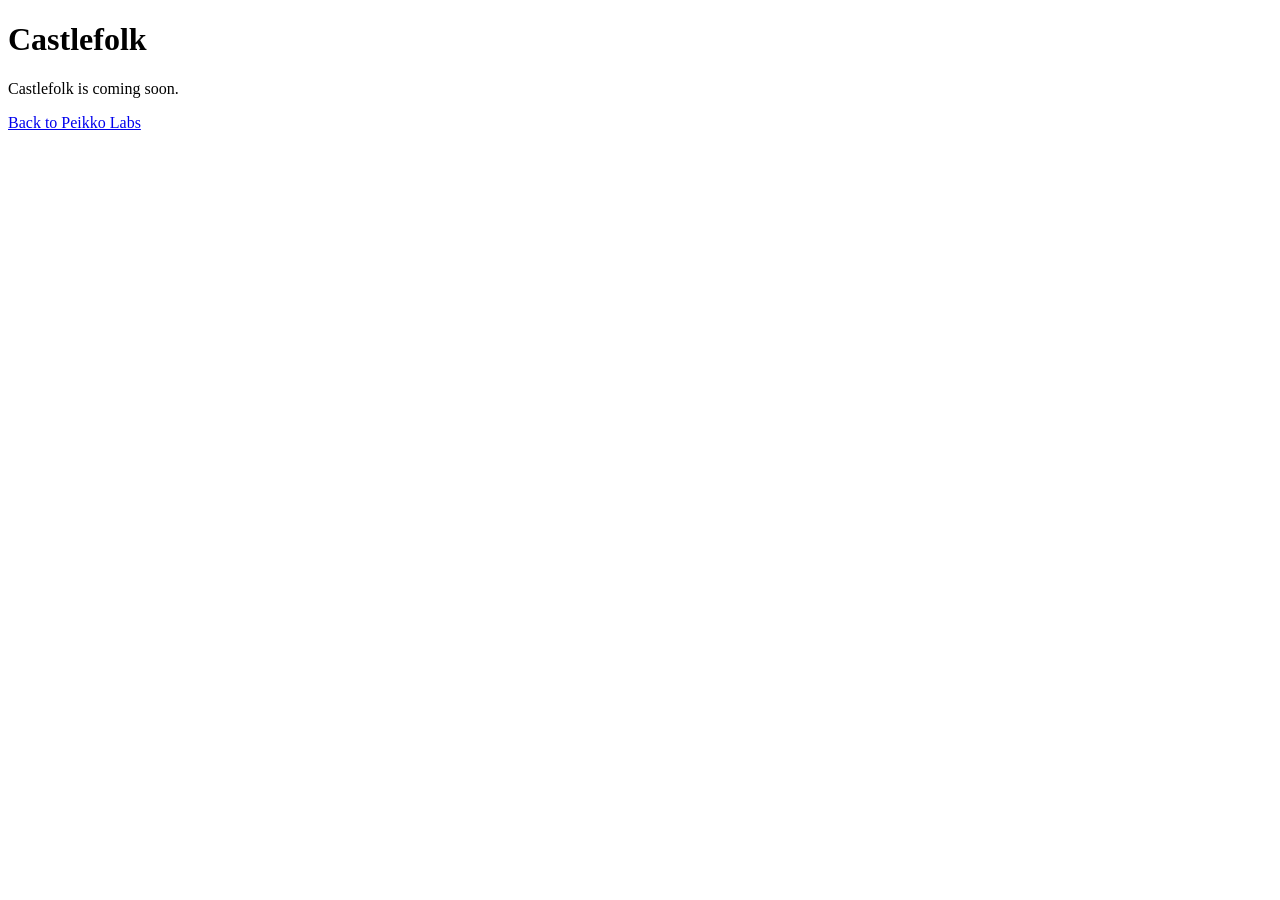
==== castlefolk/index.html @ 7f0c2ec2 "Initial commit" ====
<!doctype html>
<html lang="en">
<head>
  <meta charset="utf-8">
  <meta name="viewport" content="width=device-width, initial-scale=1">
  <title>Castlefolk | Peikko Labs</title>
</head>
<body>
  <main>
    <h1>Castlefolk</h1>
    <p>Castlefolk is coming soon.</p>
    <p><a href="../">Back to Peikko Labs</a></p>
  </main>
</body>
</html>
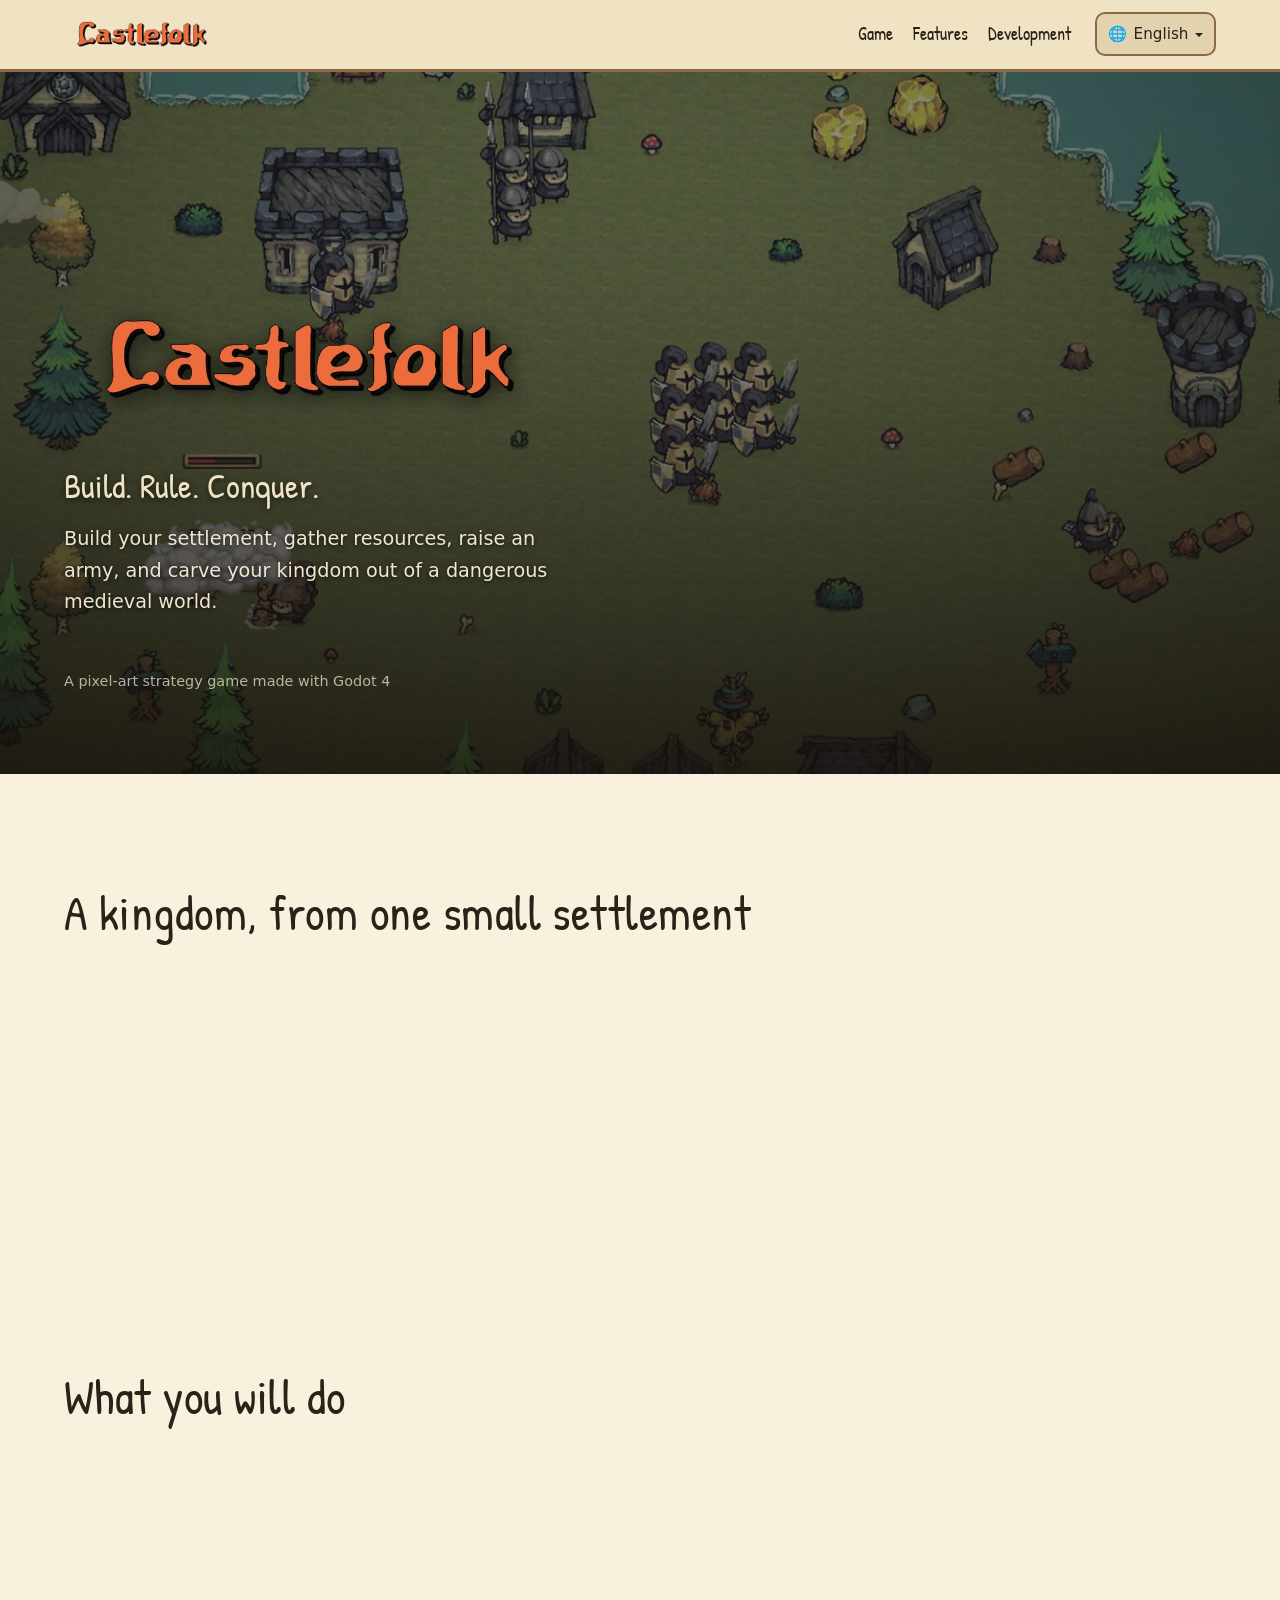
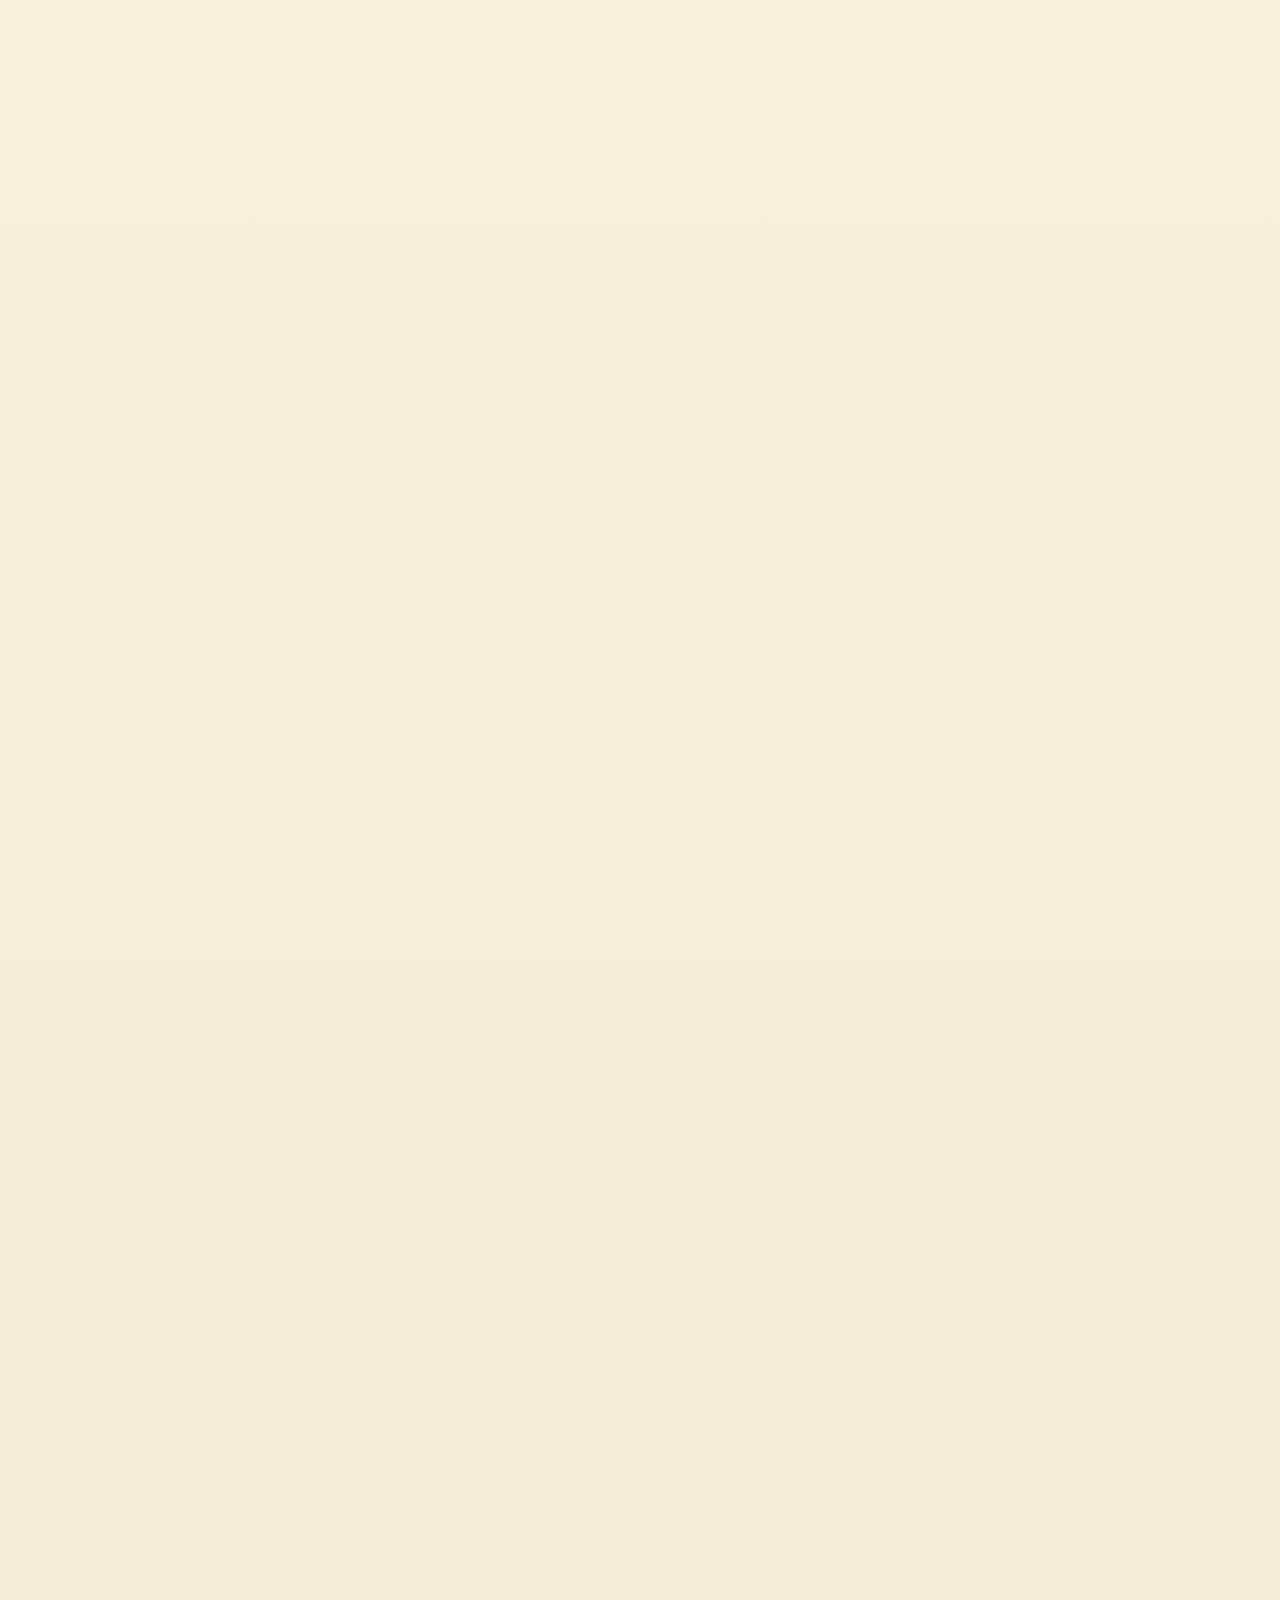
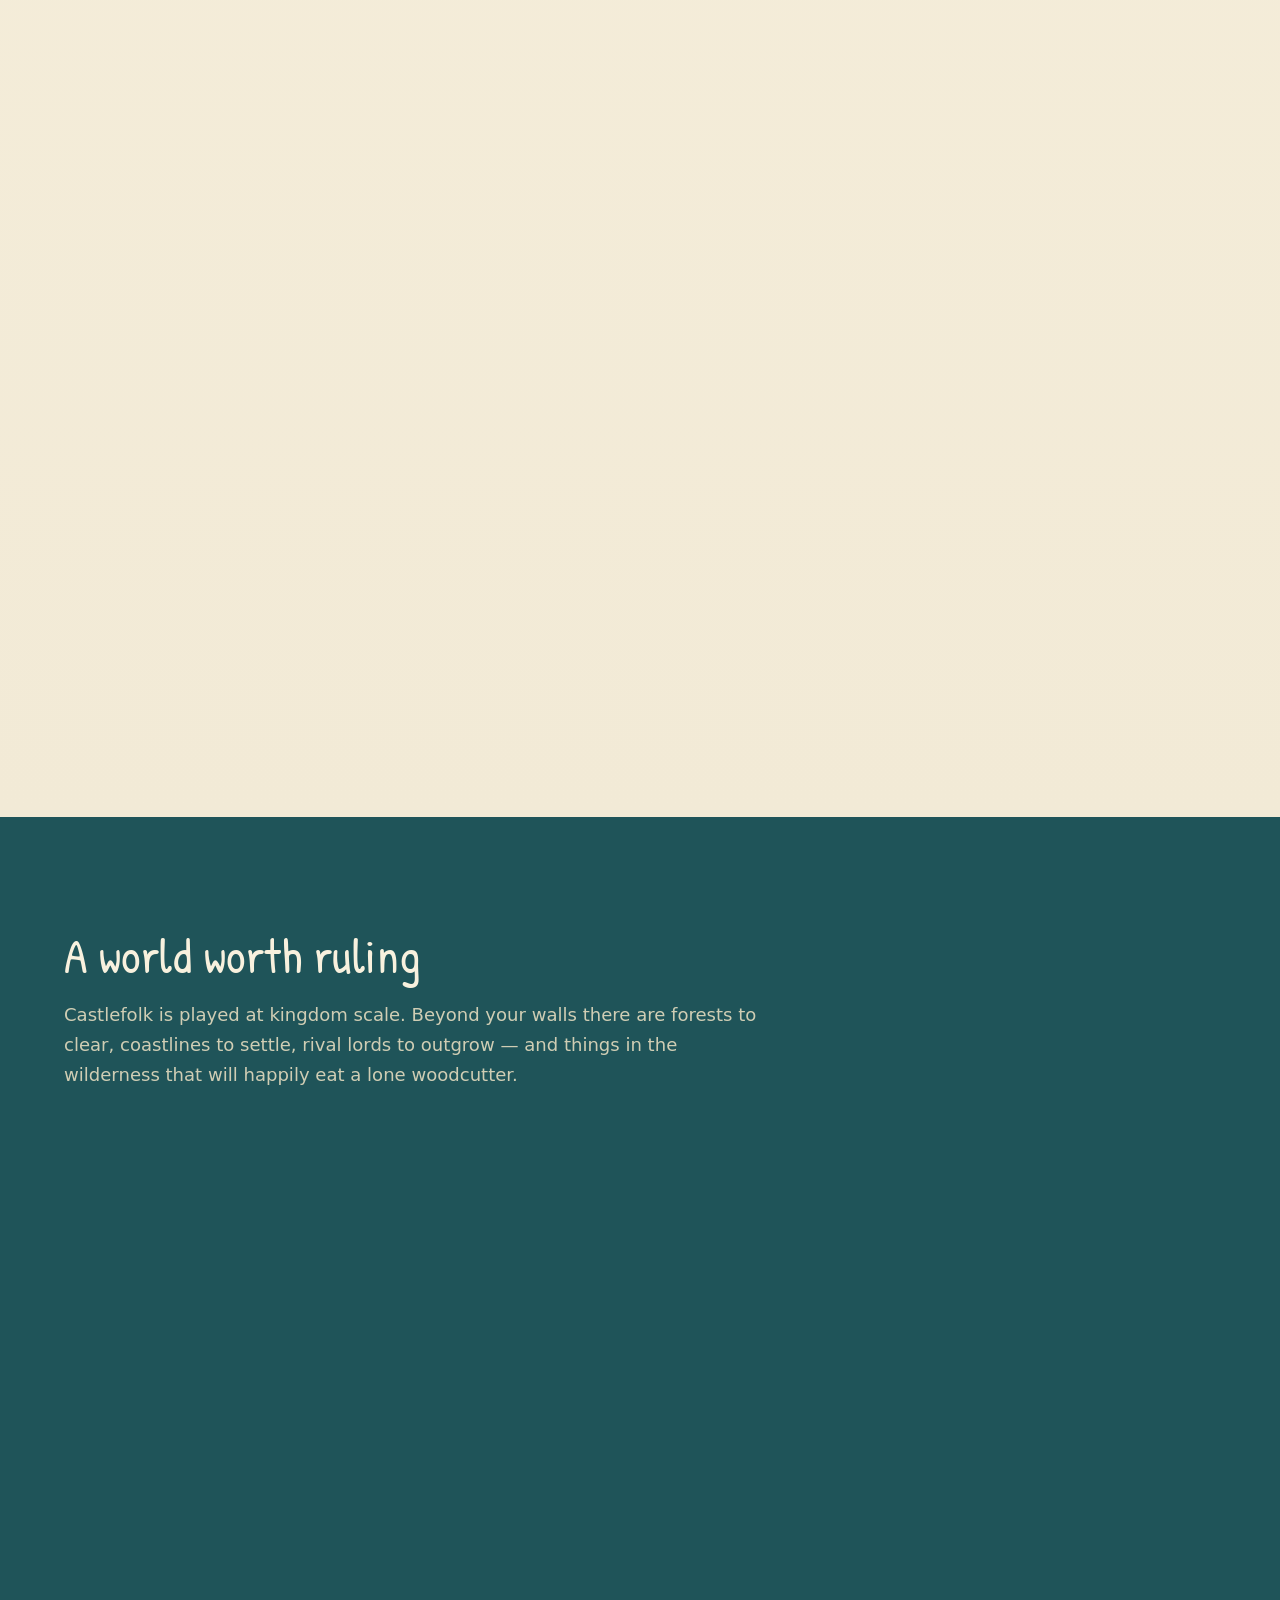
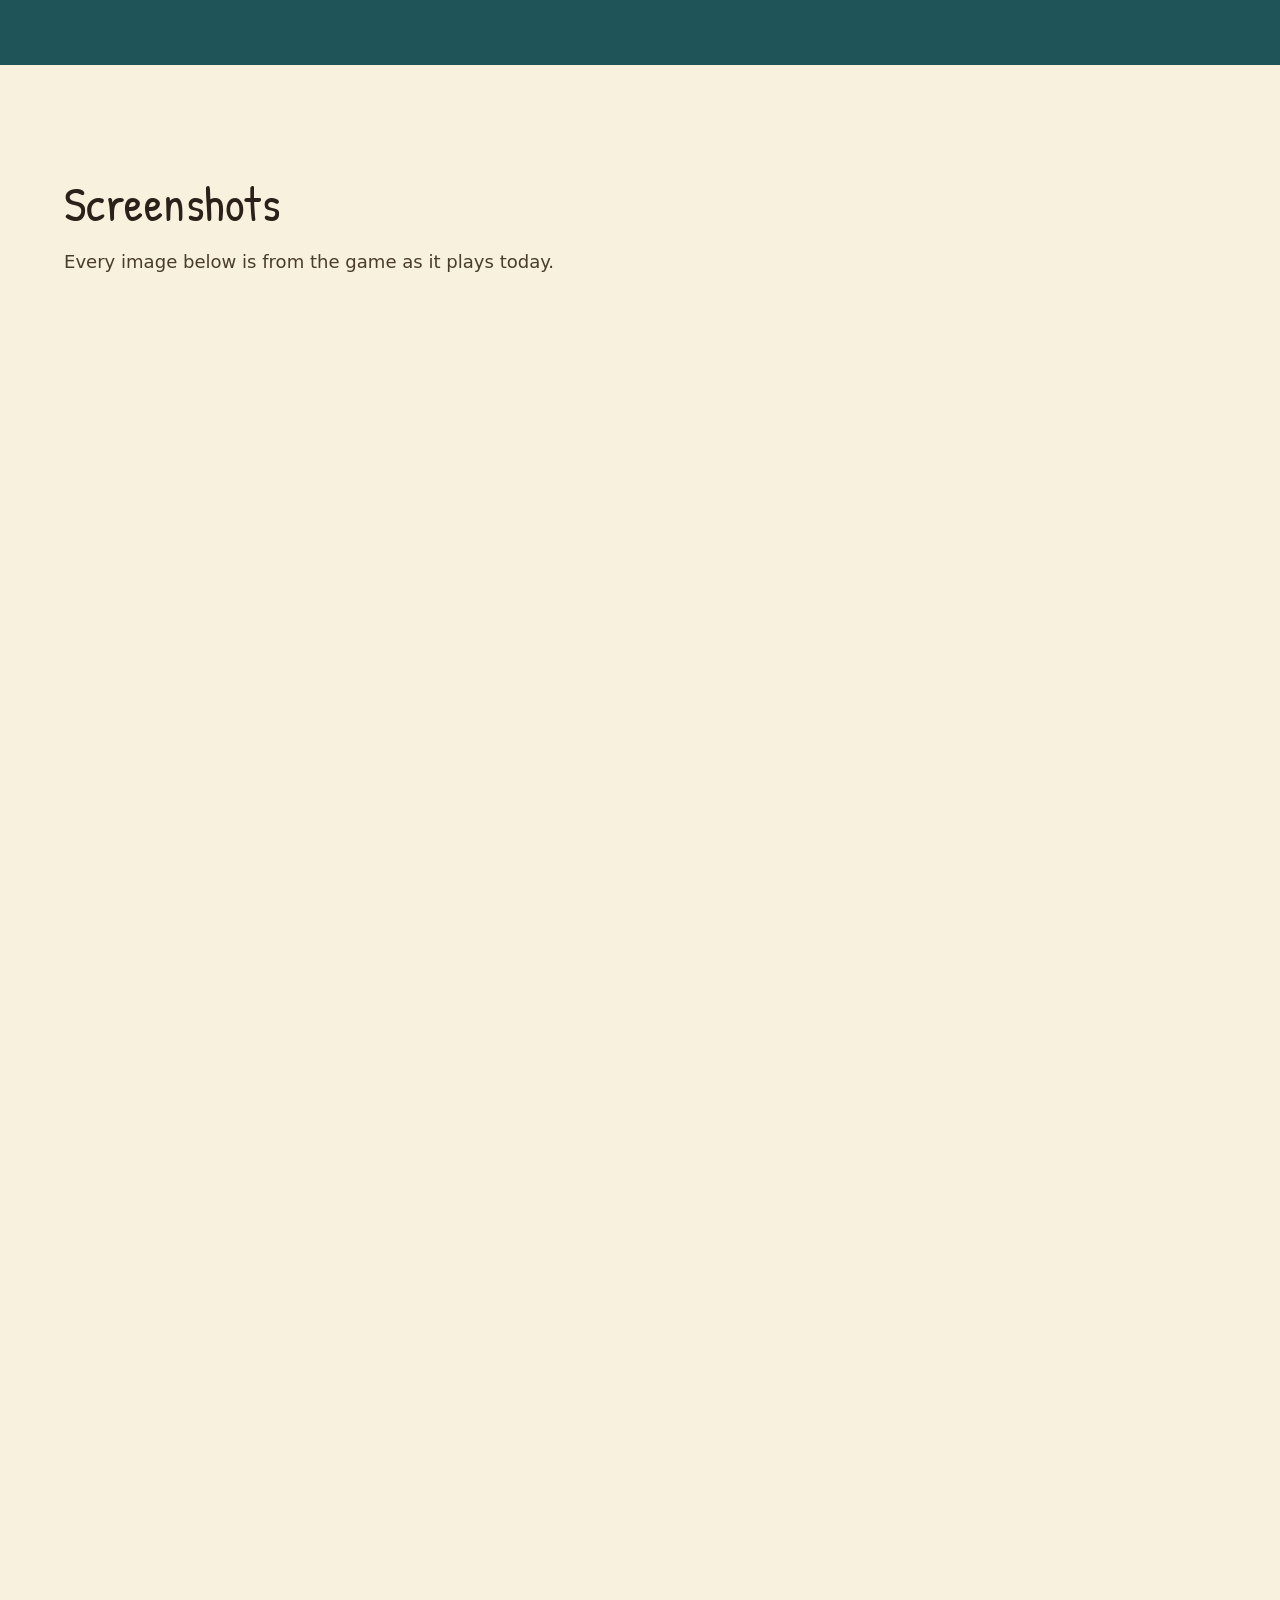
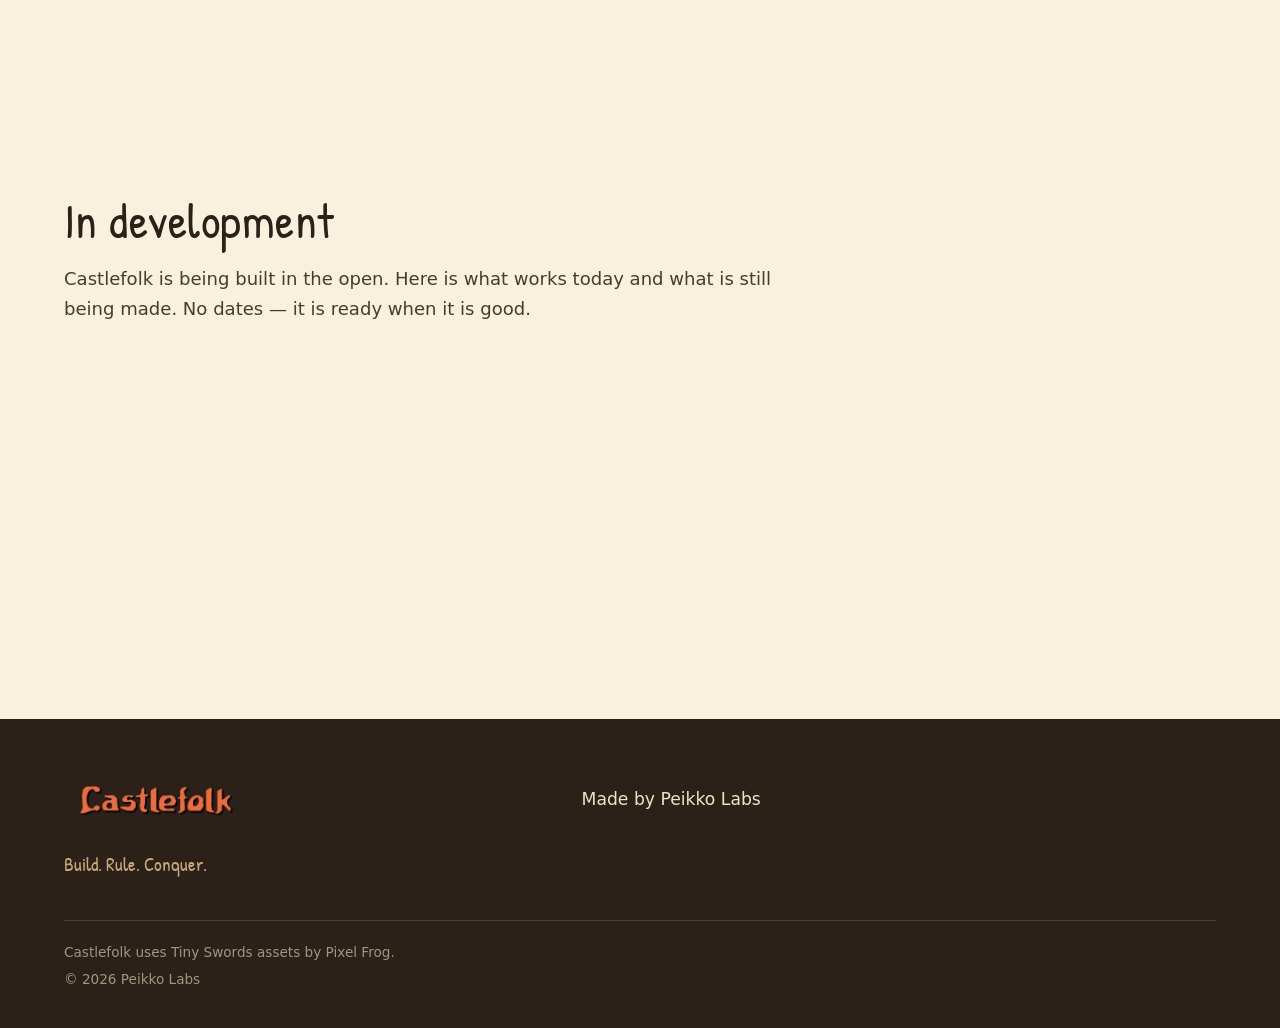
==== commit 43c37f5d: "[AI:Claude] Add the Castlefolk landing page in six languages Replaces the root placeholder with the " ====
--- a/castlefolk/index.html
+++ b/castlefolk/index.html
@@ -4,12 +4,14 @@
   <meta charset="utf-8">
   <meta name="viewport" content="width=device-width, initial-scale=1">
   <title>Castlefolk | Peikko Labs</title>
+  <meta name="robots" content="noindex">
+  <link rel="canonical" href="https://peikkolabs.com/">
+  <meta http-equiv="refresh" content="0; url=../">
 </head>
 <body>
   <main>
     <h1>Castlefolk</h1>
-    <p>Castlefolk is coming soon.</p>
-    <p><a href="../">Back to Peikko Labs</a></p>
+    <p>Castlefolk now lives at the root of this site. <a href="../">Continue to Castlefolk</a>.</p>
   </main>
 </body>
 </html>
